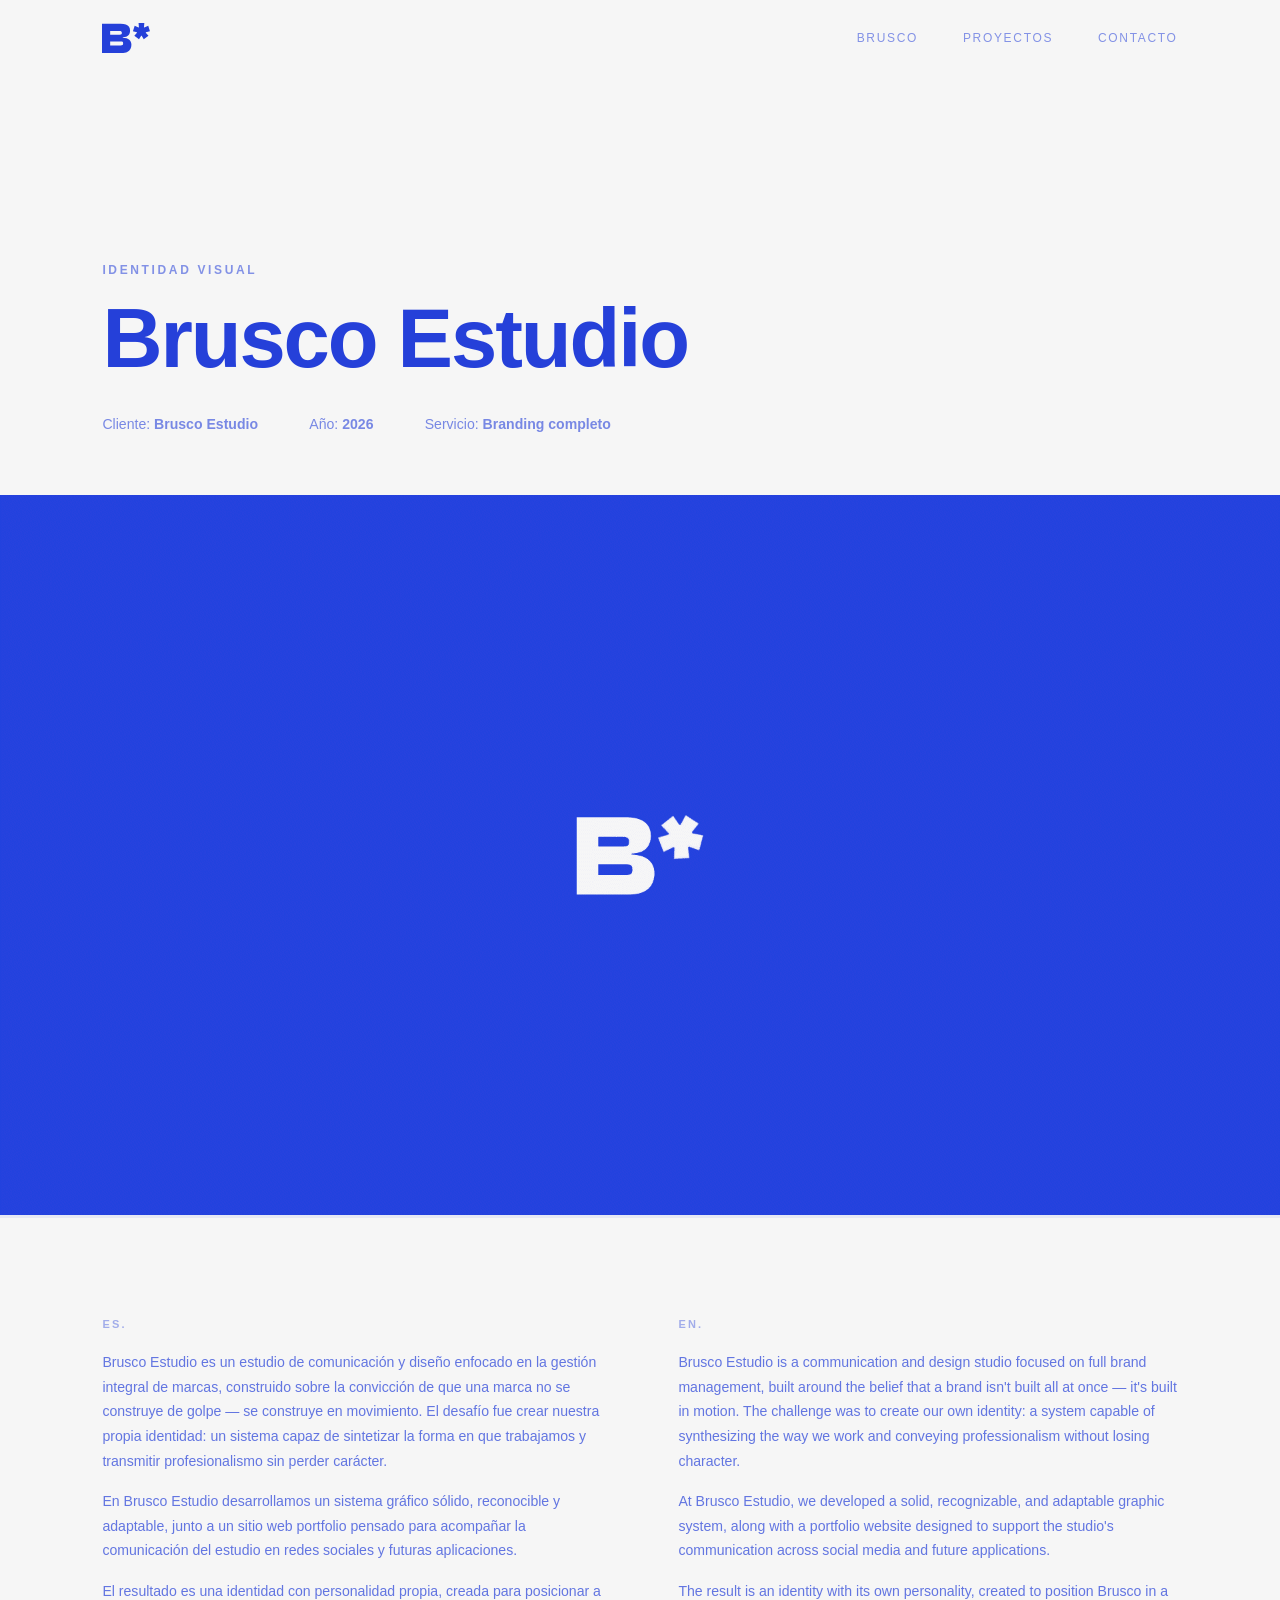
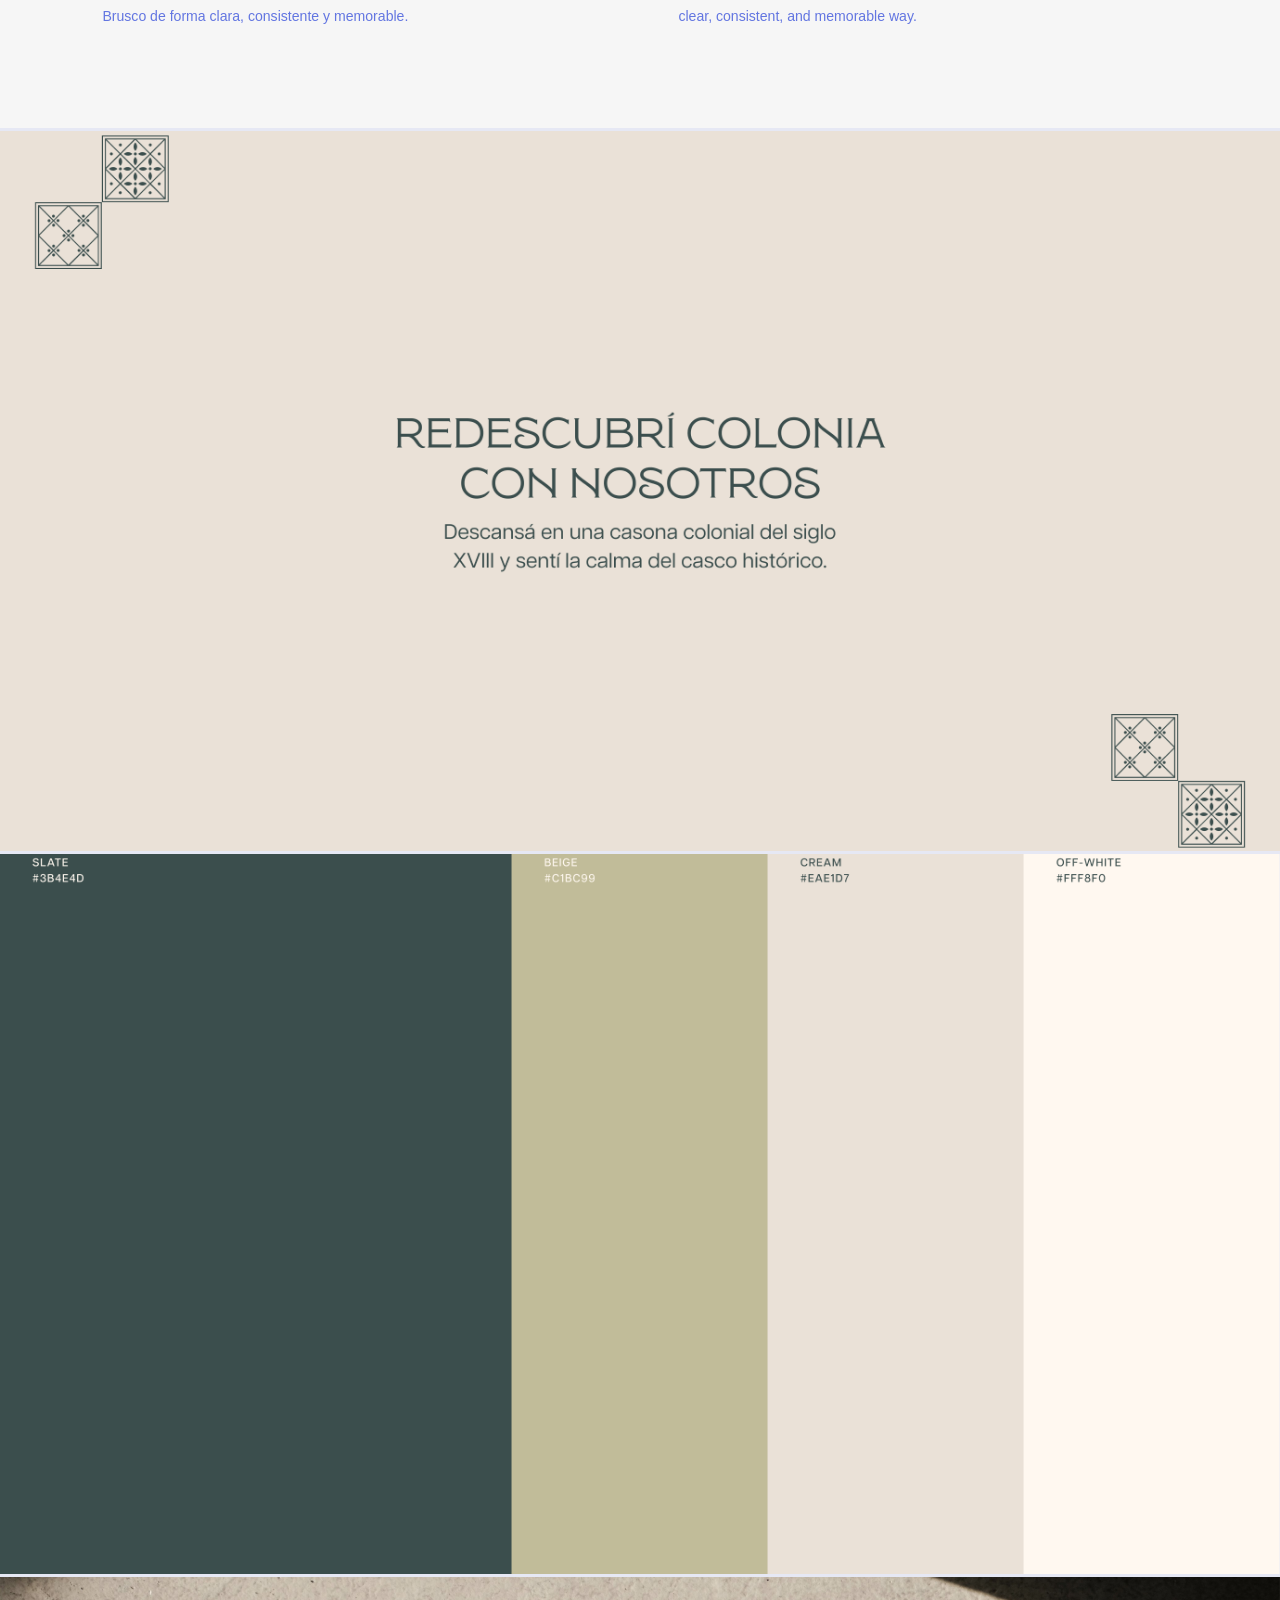
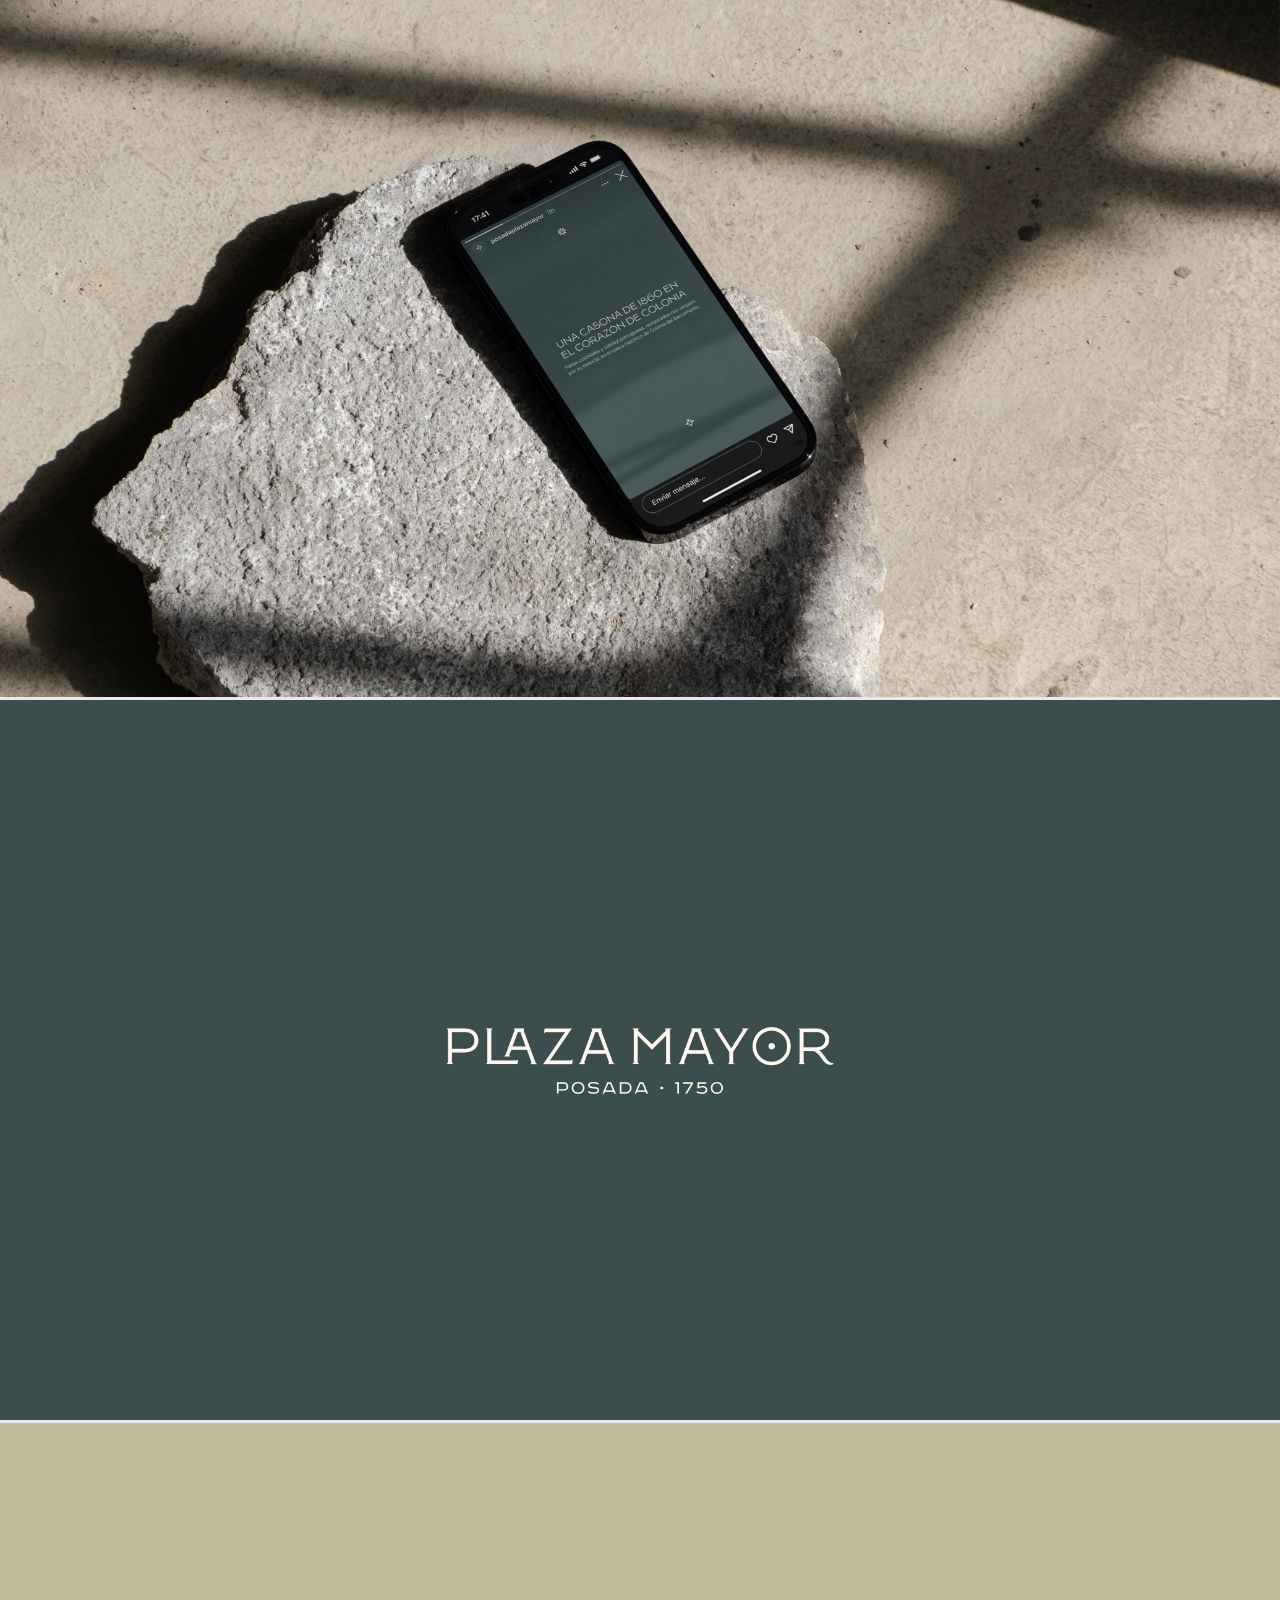
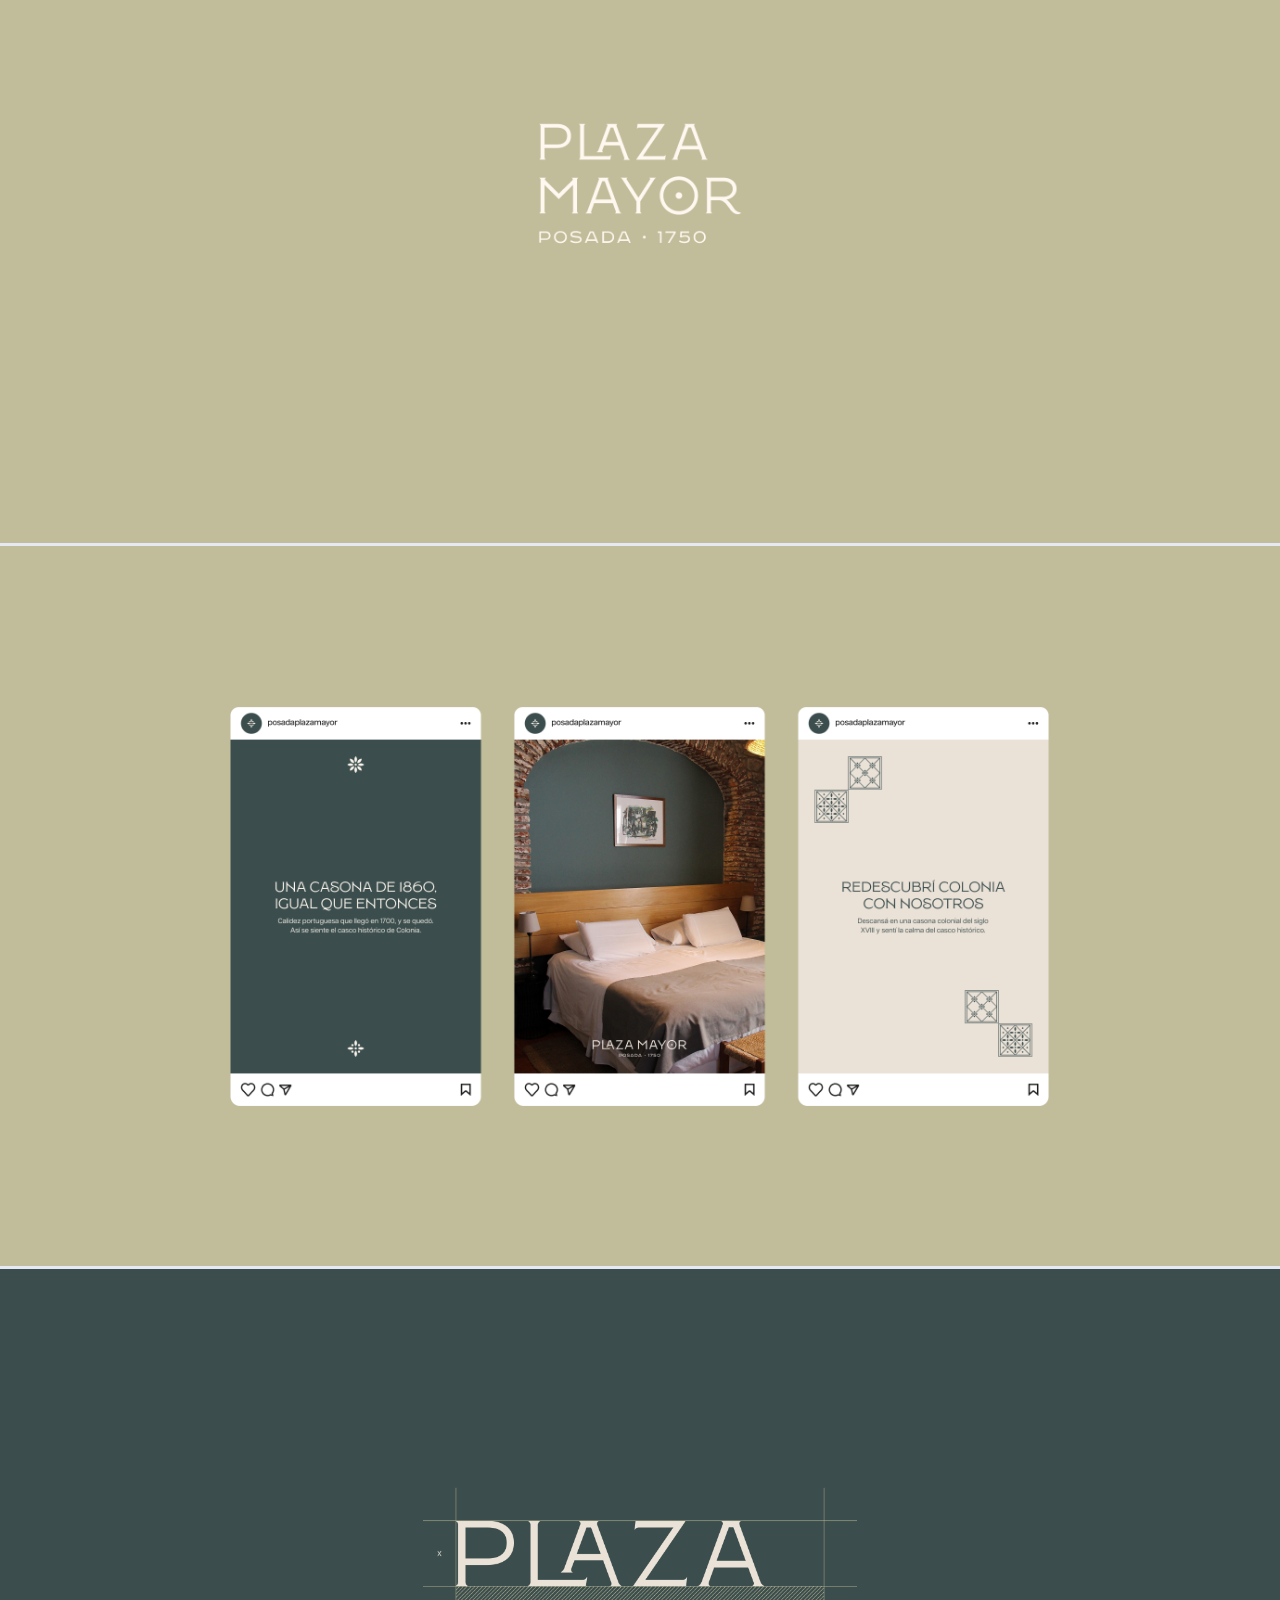
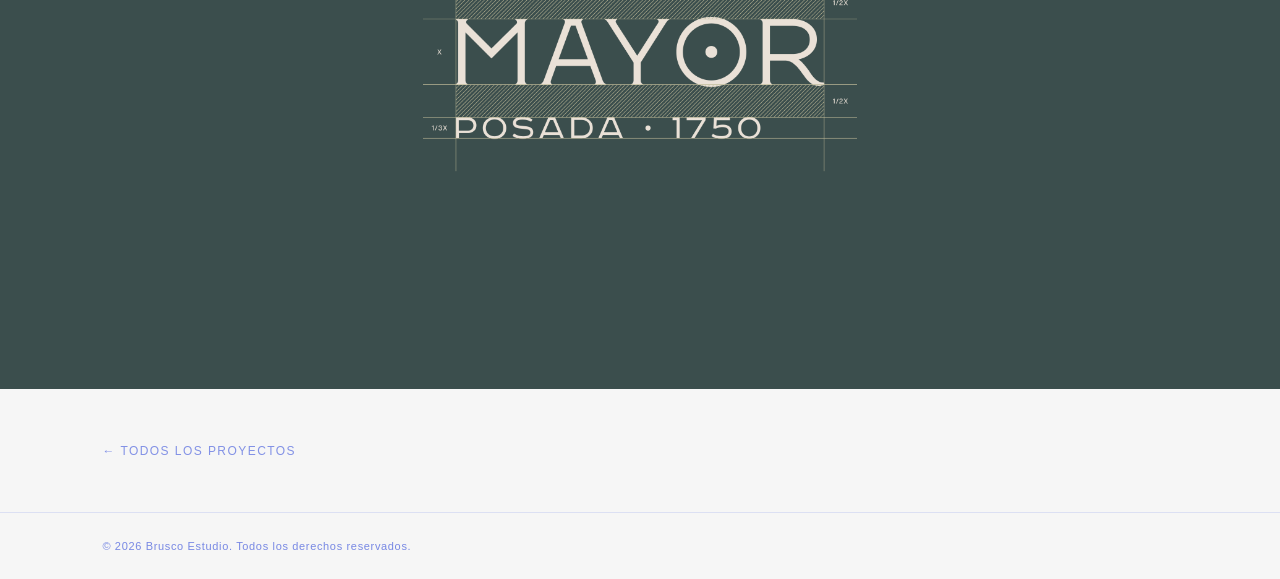
==== proyecto-brusco-estudio.html @ 379e9c4d "Agrega proyecto Brusco Estudio con metadatos correctos" ====
<!DOCTYPE html>
<html lang="es">
<head>
    <meta charset="UTF-8">
    <meta name="viewport" content="width=device-width, initial-scale=1.0">

    <!-- Para cambiar título y descripción de este proyecto: editar title y description -->
    <title>Brusco Estudio — Nuestra Marca · Brusco Estudio</title>
    <meta name="description" content="Así construimos nuestra propia identidad. El proceso de diseño de marca de Brusco Estudio, por dentro.">
    <meta name="robots" content="index, follow">
    <link rel="canonical" href="https://bruscoestudio.com/proyecto-brusco-estudio.html">

    <meta property="og:type"        content="article">
    <meta property="og:url"         content="https://bruscoestudio.com/proyecto-brusco-estudio.html">
    <meta property="og:title"       content="Brusco Estudio — Nuestra Marca">
    <meta property="og:description" content="Así construimos nuestra propia identidad. El proceso de diseño de marca de Brusco Estudio, por dentro.">
    <meta property="og:image"       content="https://bruscoestudio.com/assets/brusco/portada-brusco.png">
    <meta property="og:site_name"   content="Brusco Estudio">

    <link rel="icon" type="image/svg+xml" href="assets/favicon.svg">
    <link rel="preconnect" href="https://api.fontshare.com" crossorigin>
    <link href="https://api.fontshare.com/v2/css?f[]=clash-display@300,400,500,600,700&display=swap" rel="stylesheet">
    <link rel="stylesheet" href="styles.css">
    <link rel="stylesheet" href="proyecto.css">
</head>
<body>

    <!-- =============================================
         HEADER (igual al de index.html)
         Los links llevan de regreso al índice principal
    ============================================= -->
    <header class="header" id="header">
        <div class="header__inner">
            <a href="index.html" class="header__logo">
                <svg width="48" height="30" viewBox="0 0 332 207" fill="none" xmlns="http://www.w3.org/2000/svg">
                    <path d="M271.006 87.5316L255.914 111.678L223.618 88.4371L242.03 66.7051L241.125 63.6868L213.96 56.7446L226.033 19.0155L252.896 30.4851L255.311 28.3723L252.896 0L292.738 0L290.323 28.3723L292.738 30.4851L319.903 19.3173L331.674 57.0464L303.906 63.6868L302.698 66.7051L321.412 88.4371L288.814 111.98L274.628 87.5316H271.006Z" fill="#F6F6F6"/>
                    <path d="M135.523 206.455L-7.39098e-06 206.455L-7.39098e-06 4.22656L128.581 4.22656C143.27 4.22656 155.444 6.13817 165.103 9.96139C174.761 13.5834 182.005 19.0164 186.835 26.2604C191.664 33.5044 194.079 42.4587 194.079 53.1235C194.079 66.0017 190.255 76.6665 182.609 85.1178C175.164 93.5691 162.185 98.1972 143.673 99.0021V102.02C163.996 102.825 178.987 107.554 188.646 116.207C198.505 124.859 203.435 136.228 203.435 150.314C203.435 161.582 201.121 171.442 196.493 179.893C191.865 188.345 184.521 194.884 174.459 199.512C164.6 204.141 151.621 206.455 135.523 206.455ZM56.4428 127.374V155.445L128.279 155.445C135.121 155.445 139.749 154.539 142.163 152.728C144.779 150.716 146.087 146.893 146.087 141.259C146.087 135.625 144.88 131.902 142.465 130.091C140.051 128.28 135.322 127.374 128.279 127.374H56.4428ZM56.4428 55.2363L56.4428 80.8921H122.544C128.38 80.8921 132.303 79.9866 134.316 78.1756C136.328 76.1634 137.334 72.8433 137.334 68.2152C137.334 63.587 136.026 60.2669 133.41 58.2547C130.996 56.2424 126.87 55.2363 121.035 55.2363L56.4428 55.2363Z" fill="#F6F6F6"/>
                </svg>
            </a>
            <nav class="header__nav">
                <a href="index.html#nosotros"  class="nav__link">Brusco</a>
                <a href="index.html#proyectos" class="nav__link">Proyectos</a>
                <a href="index.html#contacto"  class="nav__link">Contacto</a>
            </nav>
        </div>
    </header>


    <!-- =============================================
         HERO DEL PROYECTO
         Para editar: cambiar los textos de categoría, título y metadatos
    ============================================= -->
    <section class="proyecto-hero">
        <div class="proyecto-hero__inner">

            <!-- Categoría: tipo de trabajo -->
            <span class="proyecto-hero__cat">Identidad Visual</span>

            <!-- Título del proyecto -->
            <h1 class="proyecto-hero__titulo">Brusco Estudio</h1>

            <!-- Metadatos: editar cliente, año y servicio -->
            <div class="proyecto-hero__meta">
                <span>Cliente: <strong>Brusco Estudio</strong></span>
                <span>Año: <strong>2026</strong></span>
                <span>Servicio: <strong>Branding completo</strong></span>
            </div>

        </div>
    </section>


    <!-- =============================================
         GALERÍA DEL PROYECTO — composición estilo Behance

         TIPOS DE BLOQUE disponibles:

         1) Imagen full-width:
            <div class="galeria__full">
                <img src="assets/imagen.jpg" alt="descripción">
            </div>

         2) Par de imágenes lado a lado:
            <div class="galeria__row">
                <div class="galeria__half"><img src="..." alt="..."></div>
                <div class="galeria__half"><img src="..." alt="..."></div>
            </div>

         3) Full-width más alta (4:3):
            <div class="galeria__full galeria__full--tall">
                <img src="..." alt="...">
            </div>

         Para agregar imágenes: duplicar cualquiera de los bloques anteriores
         Para quitar imágenes: eliminar el bloque completo
         Reemplazar cada src="assets/..." por la ruta real de tu imagen
    ============================================= -->
    <div class="proyecto-galeria">

        <div class="galeria__full">
            <img src="assets/brusco/brusco1.gif" alt="Plaza Mayor — Identidad Visual">
        </div>

                <!-- Bloque de texto bilingüe -->
        <div class="galeria__texto">
            <div class="galeria__texto__col">
                <span class="galeria__texto__lang">ES.</span>
                <p>Brusco Estudio es un estudio de comunicación y diseño enfocado en la gestión integral de marcas, construido sobre la convicción de que una marca no se construye de golpe — se construye en movimiento. El desafío fue crear nuestra propia identidad: un sistema capaz de sintetizar la forma en que trabajamos y transmitir profesionalismo sin perder carácter.</p>
                <p>En Brusco Estudio desarrollamos un sistema gráfico sólido, reconocible y adaptable, junto a un sitio web portfolio pensado para acompañar la comunicación del estudio en redes sociales y futuras aplicaciones.</p>
                <p>El resultado es una identidad con personalidad propia, creada para posicionar a Brusco de forma clara, consistente y memorable.</p>
            </div>
            <div class="galeria__texto__col">
                <span class="galeria__texto__lang">EN.</span>
                <p>Brusco Estudio is a communication and design studio focused on full brand management, built around the belief that a brand isn't built all at once — it's built in motion. The challenge was to create our own identity: a system capable of synthesizing the way we work and conveying professionalism without losing character.</p>
                <p>At Brusco Estudio, we developed a solid, recognizable, and adaptable graphic system, along with a portfolio website designed to support the studio's communication across social media and future applications.</p>
                <p>The result is an identity with its own personality, created to position Brusco in a clear, consistent, and memorable way.</p>
            </div>
        </div>

        <div class="galeria__full">
            <img src="assets/plaza/plaza-mayor2.png" alt="Plaza Mayor — Identidad Visual">
        </div>

        <div class="galeria__full">
            <img src="assets/plaza/plaza-mayor3.png" alt="Plaza Mayor — Identidad Visual">
        </div>

        <div class="galeria__full">
            <img src="assets/plaza/plaza-mayor4.jpg" alt="Plaza Mayor — Identidad Visual">
        </div>

        <div class="galeria__full">
            <img src="assets/plaza/plaza-mayor5.png" alt="Plaza Mayor — Identidad Visual">
        </div>

        <div class="galeria__full">
            <img src="assets/plaza/plaza-mayor6.png" alt="Plaza Mayor — Identidad Visual">
        </div>

        <div class="galeria__full">
            <img src="assets/plaza/plaza-mayor7.png" alt="Plaza Mayor — Identidad Visual">
        </div>

        <div class="galeria__full">
            <img src="assets/plaza/plaza-mayor8.png" alt="Plaza Mayor — Identidad Visual">
        </div>

    </div>


    <!-- =============================================
         NAVEGACIÓN ENTRE PROYECTOS
         Para agregar link al siguiente proyecto:
         descomentar el <a class="proyecto-nav__sig"> y editar el href
    ============================================= -->
    <div class="proyecto-nav">
        <a href="index.html#proyectos" class="proyecto-nav__volver">← Todos los proyectos</a>
        <!-- <a href="proyecto-2.html" class="proyecto-nav__sig">Siguiente proyecto →</a> -->
    </div>


    <!-- Footer -->
    <footer class="footer">
        <div class="footer__inner">
            <span class="footer__copy">© 2026 Brusco Estudio. Todos los derechos reservados.</span>
        </div>
    </footer>

    <!-- script.js maneja el header con fondo al hacer scroll -->
    <script src="script.js"></script>
</body>
</html>
---- styles.css ----
/* =============================================
   BRUSCO ESTUDIO — styles.css

   ÍNDICE
   1.  Variables & Reset
   2.  Header
   3.  Nosotros / Hero
   4.  Servicios
   5.  Marquee
   6.  Proyectos
   7.  Contacto
   8.  Footer
   9.  Responsive
   ============================================= */


/* =============================================
   1. VARIABLES & RESET
   Para cambiar el color azul principal: editar --azul
   Para cambiar el blanco: editar --blanco
   Para cambiar la fuente: editar --font
   ============================================= */
:root {
    --azul:          #2540D9;
    --blanco:        #F6F6F6;
    --oscuro:        #1a1444;
    --font:          'Clash Display', sans-serif;
    --header-h:      76px;
    --pad-x:         clamp(24px, 8vw, 120px);
    --gap-section:   clamp(80px, 12vh, 140px);
}

*, *::before, *::after {
    box-sizing: border-box;
    margin: 0;
    padding: 0;
}

html {
    scroll-behavior: smooth;
}

body {
    background-color: var(--azul);
    color: var(--blanco);
    font-family: var(--font);
    overflow-x: hidden;
    -webkit-font-smoothing: antialiased;
    -moz-osx-font-smoothing: grayscale;
    /* Transición del fondo al entrar/salir de la sección Proyectos */
    transition: background-color 0.9s cubic-bezier(0.25, 0.46, 0.45, 0.94);
}

/* =============================================
   MODO BLANCO — activo solo en sección Proyectos
   La clase .modo-blanco la agrega/quita script.js
   con IntersectionObserver al hacer scroll
   ============================================= */
body.modo-blanco {
    background-color: var(--blanco);
}

/* Secciones que siempre mantienen el fondo azul */
.nosotros,
.marquee-section {
    background-color: var(--azul);
}

/* Fondo oscuro — sección Contacto */
body.modo-oscuro {
    background-color: var(--oscuro);
}

/* Header al hacer scroll en modo oscuro */
body.modo-oscuro .header.scrolled {
    background: rgba(26, 20, 68, 0.85);
    border-bottom-color: rgba(246, 246, 246, 0.08);
}

/* Header en modo blanco: texto y logo cambian a azul */
body.modo-blanco .nav__link {
    color: var(--azul);
}

body.modo-blanco .nav__link::after {
    background: var(--azul);
}

/* Logo SVG: los paths tienen fill como atributo HTML,
   pero CSS lo puede sobreescribir */
body.modo-blanco .header__logo path {
    fill: var(--azul);
}

/* Fondo del header al hacer scroll en modo blanco */
body.modo-blanco .header.scrolled {
    background: rgba(246, 246, 246, 0.88);
    border-bottom-color: rgba(37, 64, 217, 0.1);
}

img {
    display: block;
    max-width: 100%;
}

a {
    text-decoration: none;
    color: inherit;
}


/* =============================================
   2. HEADER
   Para cambiar la altura del header: editar --header-h en :root
   El fondo aparece translúcido al hacer scroll (clase .scrolled agregada por JS)
   ============================================= */
.header {
    position: fixed;
    top: 0;
    left: 0;
    width: 100%;
    height: var(--header-h);
    padding: 0 var(--pad-x);
    display: flex;
    align-items: center;
    z-index: 100;
    transition: background 0.5s ease, border-color 0.5s ease;
    border-bottom: 1px solid transparent;
}

/* Fondo que aparece al hacer scroll */
.header.scrolled {
    background: rgba(37, 64, 217, 0.8);
    backdrop-filter: blur(16px);
    -webkit-backdrop-filter: blur(16px);
    border-bottom-color: rgba(246, 246, 246, 0.08);
}

.header__inner {
    display: flex;
    align-items: center;
    justify-content: space-between;
    width: 100%;
}

.header__logo {
    display: flex;
    align-items: center;
    opacity: 1;
    transition: opacity 0.25s ease;
}

/* Transición suave del color del logo al cambiar de sección */
.header__logo path {
    transition: fill 0.9s cubic-bezier(0.25, 0.46, 0.45, 0.94);
}

.header__logo:hover { opacity: 0.65; }

.header__nav {
    display: flex;
    align-items: center;
    gap: clamp(20px, 3.5vw, 48px);
}

/* Links del menú
   Para cambiar tamaño: editar font-size
   Para cambiar peso: editar font-weight */
.nav__link {
    font-size: 12px;
    font-weight: 500;
    letter-spacing: 0.14em;
    text-transform: uppercase;
    color: var(--blanco);
    opacity: 0.55;
    transition: opacity 0.25s ease;
    position: relative;
}

/* Línea animada debajo del link al hover */
.nav__link::after {
    content: '';
    position: absolute;
    bottom: -4px;
    left: 0;
    width: 0;
    height: 1px;
    background: var(--blanco);
    transition: width 0.35s cubic-bezier(0.25, 0.46, 0.45, 0.94);
}

.nav__link:hover         { opacity: 1; }
.nav__link:hover::after  { width: 100%; }


/* =============================================
   3. NOSOTROS / HERO
   Para cambiar tamaño de la frase principal: editar font-size en .headline__static
   Para cambiar tamaño de la palabra animada: editar font-size en #palabra-animada
   ============================================= */
.nosotros {
    min-height: 100vh;
    padding-top: calc(var(--header-h) + clamp(60px, 10vh, 100px));
    padding-bottom: var(--gap-section);
    padding-left: var(--pad-x);
    padding-right: var(--pad-x);
    display: flex;
    align-items: flex-start;
}

.nosotros__inner {
    width: 100%;
}

/* Bloque de frase animada */
.nosotros__headline {
    margin-bottom: clamp(48px, 7vh, 88px);
    line-height: 0.95;
}

.headline__line {
    overflow: hidden; /* necesario para que la animación no se vea fuera */
}

/* "El cambio" y "que tu marca necesita." */
.headline__static {
    display: block;
    font-size: clamp(52px, 8.5vw, 128px);
    font-weight: 300;
    letter-spacing: -0.025em;
    opacity: 0.88;
}

/* Contenedor de altura fija para la palabra que cambia */
.headline__line--animated {
    height: clamp(68px, 11.5vw, 172px);
    display: flex;
    align-items: center;
}

/* La palabra animada: BRUSCO, RADICAL, etc.
   Para cambiar el estilo de esta palabra: editar aquí */
#palabra-animada {
    display: inline-block;
    font-size: clamp(68px, 11.5vw, 172px);
    font-weight: 700;
    letter-spacing: -0.03em;
    color: var(--blanco);
    /* Las clases .saliendo y .entrando las agrega script.js */
    transition: transform 0.48s cubic-bezier(0.76, 0, 0.24, 1),
                opacity  0.48s ease;
}

#palabra-animada.saliendo {
    transform: translateY(-110%);
    opacity: 0;
}

#palabra-animada.entrando {
    transform: translateY(110%);
    opacity: 0;
    transition: none; /* sin transición al reposicionarse abajo */
}


/* =============================================
   DESCRIPCIÓN DEL ESTUDIO
   Para cambiar el ancho máximo del párrafo: editar max-width
   ============================================= */
.nosotros__bio {
    max-width: 520px;
    margin-bottom: clamp(48px, 7vh, 88px);
}

.bio__text {
    font-size: clamp(15px, 1.35vw, 18px);
    font-weight: 300;
    line-height: 1.8;
    opacity: 0.7;
}

.bio__text strong {
    font-weight: 500;
    color: var(--blanco);
    opacity: 1;
}


/* =============================================
   4. SERVICIOS — Cards con glassmorfismo
   Para cambiar columnas: editar grid-template-columns
   Para agregar/quitar cards: editar el HTML en index.html
   ============================================= */
.nosotros__servicios {
    display: grid;
    grid-template-columns: repeat(4, 1fr);
    border: 1px solid rgba(246, 246, 246, 0.12);
}

.servicio-card {
    display: flex;
    flex-direction: column;
    gap: 10px;
    padding: clamp(24px, 2.8vw, 40px);
    background: rgba(246, 246, 246, 0.03);
    border-right: 1px solid rgba(246, 246, 246, 0.12);
    transition: background 0.35s ease;
    cursor: default;
}

.servicio-card:last-child { border-right: none; }

.servicio-card:hover {
    background: rgba(246, 246, 246, 0.09);
}

/* Título del servicio
   Para cambiar tamaño: editar font-size */
.servicio-card__titulo {
    font-size: clamp(15px, 1.4vw, 19px);
    font-weight: 600;
    letter-spacing: 0.01em;
}

.servicio-card__desc {
    font-size: clamp(12px, 0.95vw, 14px);
    font-weight: 300;
    line-height: 1.55;
    opacity: 0.5;
}


/* =============================================
   5. MARQUEE / LOGOS
   Para cambiar la velocidad: editar "24s" en @keyframes o ir a script.js
   Para pausar al hover: .marquee__belt:hover { animation-play-state: paused; }
   ============================================= */
.marquee-section {
    padding: clamp(28px, 3.5vw, 52px) 0;
    border-top:    1px solid rgba(246, 246, 246, 0.1);
    border-bottom: 1px solid rgba(246, 246, 246, 0.1);
    overflow: hidden;
}

.marquee__track {
    overflow: hidden;
}

/* El belt contiene los dos grupos y es lo que se anima */
.marquee__belt {
    display: flex;
    width: max-content;
    animation: marquee-scroll 24s linear infinite;
}

/* Para cambiar la velocidad del marquee: editar el primer valor (24s) */
@keyframes marquee-scroll {
    from { transform: translateX(0); }
    to   { transform: translateX(-50%); }
}

.marquee__group {
    display: flex;
    align-items: center;
    flex-shrink: 0;
}

.marquee__item {
    font-size: clamp(12px, 1.1vw, 15px);
    font-weight: 500;
    letter-spacing: 0.18em;
    text-transform: uppercase;
    opacity: 0.4;
    padding: 0 clamp(28px, 3vw, 52px);
    white-space: nowrap;
    transition: opacity 0.25s ease;
}

.marquee__item:hover { opacity: 0.9; }

.marquee__item img {
    height: 36px;
    width: auto;
    display: block;
    filter: brightness(0) invert(1);
}

.marquee__sep {
    opacity: 0.2;
    font-size: 9px;
}


/* =============================================
   6. PROYECTOS
   Para cambiar columnas de la grilla: editar grid-template-columns
   Para cambiar el aspect-ratio de las cards: editar aspect-ratio en .proyecto-card__img-wrap
   ============================================= */
.proyectos {
    padding: var(--gap-section) var(--pad-x);
}

/* Etiqueta de sección (usada también en Contacto) */
.section__label {
    font-size: 11px;
    font-weight: 500;
    letter-spacing: 0.22em;
    text-transform: uppercase;
    opacity: 0.35;
    margin-bottom: clamp(32px, 5vh, 56px);
}

/* En proyectos el fondo es blanco, el label debe ser azul */
.proyectos .section__label {
    color: var(--azul);
}

.proyectos__grid {
    display: grid;
    grid-template-columns: repeat(2, 1fr);
    gap: 3px;
}

/* Para 3 columnas en pantallas muy anchas: descomentar */
/* @media (min-width: 1500px) { .proyectos__grid { grid-template-columns: repeat(3, 1fr); } } */

.proyecto-card {
    overflow: hidden;
}

.proyecto-card__link { display: block; }

.proyecto-card__img-wrap {
    position: relative;
    aspect-ratio: 4 / 5;
    overflow: hidden;
    /* Fondo placeholder mientras carga la imagen */
    background: rgba(246, 246, 246, 0.05);
}

.proyecto-card__img {
    width: 100%;
    height: 100%;
    object-fit: cover;
    transition: transform 0.75s cubic-bezier(0.25, 0.46, 0.45, 0.94);
}

/* Zoom sutil al hacer hover */
.proyecto-card__link:hover .proyecto-card__img {
    transform: scale(1.05);
}

/* Overlay que aparece al hover */
.proyecto-card__overlay {
    position: absolute;
    inset: 0;
    background: color-mix(in srgb, var(--card-color, var(--azul)) 80%, transparent);
    backdrop-filter: blur(3px);
    -webkit-backdrop-filter: blur(3px);
    display: flex;
    flex-direction: column;
    justify-content: flex-end;
    padding: clamp(20px, 2.5vw, 36px);
    opacity: 0;
    transition: opacity 0.4s ease;
}

.proyecto-card__link:hover .proyecto-card__overlay {
    opacity: 1;
}

/* Nombre del proyecto en el overlay
   Para cambiar tamaño: editar font-size */
.proyecto-card__nombre {
    font-size: clamp(18px, 2.2vw, 30px);
    font-weight: 600;
    letter-spacing: -0.01em;
    margin-bottom: 6px;
}

.proyecto-card__tipo {
    font-size: 11px;
    font-weight: 400;
    letter-spacing: 0.18em;
    text-transform: uppercase;
    opacity: 0.55;
}


/* =============================================
   7. CONTACTO
   Para conectar el formulario a email real:
   ver comentario en index.html sección CONTACTO
   ============================================= */
.contacto {
    padding: var(--gap-section) var(--pad-x);
    border-top: 1px solid rgba(246, 246, 246, 0.08);
}

.contacto__inner {
    max-width: 860px;
}

.contacto__header {
    margin-bottom: clamp(48px, 7vh, 80px);
}

/* Título grande del formulario
   Para cambiar: editar font-size */
.contacto__titulo {
    font-size: clamp(32px, 5vw, 64px);
    font-weight: 300;
    letter-spacing: -0.025em;
    line-height: 1.15;
    margin-top: 20px;
    max-width: 520px;
}

.contacto__form {
    display: flex;
    flex-direction: column;
}

/* Fila de dos campos en paralelo */
.form__row {
    display: grid;
    grid-template-columns: 1fr 1fr;
    column-gap: clamp(32px, 5vw, 72px);
}

.form__group {
    display: flex;
    flex-direction: column;
    padding: clamp(20px, 2.5vh, 30px) 0;
    border-bottom: 1px solid rgba(246, 246, 246, 0.18);
    transition: border-color 0.3s ease;
}

.form__group:focus-within {
    border-color: rgba(246, 246, 246, 0.7);
}

/* Para que el campo de mensaje ocupe todo el ancho */
.form__group--full {
    grid-column: 1 / -1;
}

.form__label {
    font-size: 10px;
    font-weight: 500;
    letter-spacing: 0.18em;
    text-transform: uppercase;
    opacity: 0.35;
    margin-bottom: 10px;
    transition: opacity 0.25s ease;
}

.form__group:focus-within .form__label {
    opacity: 0.75;
}

/* Estilo base para input, select y textarea */
.form__input {
    background: transparent;
    border: none;
    outline: none;
    color: var(--blanco);
    font-family: var(--font);
    font-size: clamp(15px, 1.3vw, 18px);
    font-weight: 300;
    width: 100%;
    -webkit-appearance: none;
    appearance: none;
}

.form__input::placeholder {
    color: rgba(246, 246, 246, 0.22);
}

/* =============================================
   SELECT — estilo glass personalizado
   El contenedor del select recibe position: relative
   para poder dibujar la flecha con ::after
   ============================================= */

/* Posición relativa en el group que contiene el select */
.form__group:has(.form__select) {
    position: relative;
}

/* Flecha personalizada — reemplaza la del browser */
.form__group:has(.form__select)::after {
    content: '';
    position: absolute;
    right: 2px;
    bottom: clamp(28px, 3.2vh, 38px);
    width: 7px;
    height: 7px;
    border-right: 1.5px solid rgba(246, 246, 246, 0.35);
    border-bottom: 1.5px solid rgba(246, 246, 246, 0.35);
    transform: rotate(45deg);
    pointer-events: none;
    transition: transform 0.35s cubic-bezier(0.25, 0.46, 0.45, 0.94),
                border-color 0.3s ease;
}

/* La flecha rota hacia arriba cuando el select está en foco */
.form__group:has(.form__select):focus-within::after {
    transform: rotate(225deg) translateY(4px);
    border-color: rgba(246, 246, 246, 0.85);
}

/* El select mismo: glass igual que el overlay de proyectos */
.form__select {
    cursor: pointer;
    padding-right: 20px;
    background: rgba(246, 246, 246, 0.06);
    border-radius: 0;
    transition: background 0.4s ease, backdrop-filter 0.4s ease;
}

.form__select:hover {
    background: rgba(246, 246, 246, 0.11);
}

.form__select:focus {
    background: rgba(246, 246, 246, 0.09);
    backdrop-filter: blur(8px);
    -webkit-backdrop-filter: blur(8px);
    outline: none;
}

/* Opciones: fondo azul explícito para que no queden grises */
.form__select option {
    background: var(--oscuro);
    color: var(--blanco);
}

/* Textarea: altura mínima y sin resize horizontal */
.form__textarea {
    min-height: 110px;
    resize: vertical;
    line-height: 1.7;
}

.form__submit-wrap {
    margin-top: clamp(36px, 5vh, 60px);
}

/* Botón de envío
   Para cambiar el estilo: editar aquí */
.form__submit {
    display: inline-block;
    background: var(--blanco);
    color: var(--oscuro);
    font-family: var(--font);
    font-size: 12px;
    font-weight: 600;
    letter-spacing: 0.12em;
    text-transform: uppercase;
    padding: 18px 44px;
    border: none;
    cursor: pointer;
    transition: background 0.3s ease,
                color     0.3s ease,
                transform 0.2s ease;
}

.form__submit:hover {
    background: rgba(246, 246, 246, 0.82);
    transform: translateY(-2px);
}

.form__submit:active {
    transform: translateY(0);
}

/* Estado desactivado (después de enviar) */
.form__submit:disabled {
    opacity: 0.6;
    cursor: default;
    transform: none;
}


/* =============================================
   8. FOOTER
   Para editar el texto: modificar index.html
   ============================================= */
.footer {
    padding: clamp(24px, 3vh, 40px) var(--pad-x);
    border-top: 1px solid rgba(246, 246, 246, 0.07);
}

.footer__inner {
    display: flex;
    justify-content: space-between;
    align-items: center;
}

.footer__copy {
    font-size: 11px;
    font-weight: 300;
    letter-spacing: 0.06em;
    opacity: 0.25;
}


/* =============================================
   9. RESPONSIVE
   Breakpoints:
   - < 1024px: tablet — servicios en 2 columnas
   - < 768px:  móvil  — todo en columna simple
   ============================================= */
@media (max-width: 1024px) {
    .nosotros__servicios {
        grid-template-columns: repeat(2, 1fr);
    }

    .servicio-card:nth-child(2) { border-right: none; }
    .servicio-card:nth-child(3) { border-top: 1px solid rgba(246, 246, 246, 0.12); }
    .servicio-card:nth-child(4) { border-top: 1px solid rgba(246, 246, 246, 0.12); }
}

@media (max-width: 768px) {
    .nosotros__servicios {
        grid-template-columns: 1fr;
    }

    .servicio-card {
        border-right: none;
        border-top: 1px solid rgba(246, 246, 246, 0.12);
    }

    .servicio-card:first-child { border-top: none; }

    .proyectos__grid {
        grid-template-columns: 1fr;
    }

    .form__row {
        grid-template-columns: 1fr;
    }

    .header__nav {
        gap: 18px;
    }
}

@media (max-width: 480px) {
    .nav__link { font-size: 11px; }

    /* Reducir la frase animada en móvil para que palabras largas
       como DISRUPTIVO o NECESARIO no desborden la pantalla */
    .headline__static {
        font-size: clamp(34px, 10vw, 52px);
    }

    .headline__line--animated {
        height: clamp(42px, 13vw, 68px);
    }

    #palabra-animada {
        font-size: clamp(42px, 13vw, 68px);
    }
}
---- proyecto.css ----
/* =============================================
   BRUSCO ESTUDIO — proyecto.css
   Estilos para las páginas individuales de proyecto.
   Se carga junto con styles.css (que define variables y header).

   ÍNDICE:
   1. Hero del proyecto
   2. Galería estilo Behance
   3. Navegación entre proyectos
   ============================================= */


/* =============================================
   0. FONDO BLANCO — override para páginas de proyecto
   ============================================= */
body {
    background-color: var(--blanco);
    color: var(--azul);
}

.nav__link {
    color: var(--azul);
}

.nav__link::after {
    background: var(--azul);
}

.header__logo path {
    fill: var(--azul);
}

.header.scrolled {
    background: rgba(246, 246, 246, 0.88);
    border-bottom-color: rgba(37, 64, 217, 0.1);
}

.proyecto-nav {
    border-top-color: rgba(37, 64, 217, 0.12);
}

.footer {
    background-color: var(--blanco);
    color: var(--azul);
    border-top-color: rgba(37, 64, 217, 0.12);
}

.footer__copy {
    opacity: 0.6;
    font-weight: 400;
}


/* =============================================
   1. HERO DEL PROYECTO
   Para cambiar el tamaño del título: editar font-size en .proyecto-hero__titulo
   Para cambiar info de meta: editar el HTML
   ============================================= */
.proyecto-hero {
    min-height: 55vh;
    padding-top: calc(var(--header-h) + clamp(60px, 10vh, 100px));
    padding-bottom: clamp(48px, 7vh, 88px);
    padding-left: var(--pad-x);
    padding-right: var(--pad-x);
    display: flex;
    align-items: flex-end;
}

.proyecto-hero__inner { width: 100%; }

.proyecto-hero__cat {
    display: block;
    font-size: 12px;
    font-weight: 600;
    letter-spacing: 0.22em;
    text-transform: uppercase;
    opacity: 0.55;
    margin-bottom: 20px;
}

/* Título principal del proyecto
   Para cambiar tamaño: editar font-size */
.proyecto-hero__titulo {
    font-size: clamp(36px, 6.5vw, 96px);
    font-weight: 600;
    letter-spacing: -0.025em;
    line-height: 1;
    margin-bottom: 36px;
}

/* Metadatos: cliente, año, tipo */
.proyecto-hero__meta {
    display: flex;
    flex-wrap: wrap;
    gap: clamp(20px, 4vw, 56px);
}

.proyecto-hero__meta span {
    font-size: clamp(13px, 1.1vw, 15px);
    font-weight: 500;
    opacity: 0.6;
}

.proyecto-hero__meta strong {
    font-weight: 600;
    color: var(--azul);
    opacity: 1;
}


/* =============================================
   2. GALERÍA ESTILO BEHANCE
   Composición flexible de imágenes:

   — Imagen full-width:   .galeria__full > img
   — Par de imágenes:     .galeria__row  > .galeria__half > img
   — Imagen vertical:     .galeria__full con aspect-ratio diferente

   Para cambiar el espacio entre imágenes: editar gap en .proyecto-galeria
   Para cambiar aspect-ratio de full: editar aspect-ratio en .galeria__full img
   Para cambiar aspect-ratio de half: editar aspect-ratio en .galeria__half img
   ============================================= */
.proyecto-galeria {
    display: flex;
    flex-direction: column;
    gap: 3px;
    background-color: rgba(37, 64, 217, 0.08);
}

/* Bloque de texto entre imágenes */
.galeria__texto {
    display: grid;
    grid-template-columns: 1fr 1fr;
    gap: clamp(32px, 6vw, 80px);
    padding: clamp(48px, 8vw, 100px) var(--pad-x);
    background-color: var(--blanco);
}

.galeria__texto__lang {
    display: block;
    font-size: 11px;
    font-weight: 600;
    letter-spacing: 0.2em;
    opacity: 0.4;
    margin-bottom: 20px;
}

.galeria__texto p {
    font-size: clamp(13px, 1.1vw, 15px);
    font-weight: 400;
    line-height: 1.75;
    opacity: 0.7;
    margin-bottom: 16px;
}

.galeria__texto p:last-child {
    margin-bottom: 0;
}

@media (max-width: 768px) {
    .galeria__texto {
        grid-template-columns: 1fr;
    }
}

/* Imagen que ocupa todo el ancho */
.galeria__full img {
    width: 100%;
    aspect-ratio: 16 / 9;
    object-fit: cover;
    display: block;
    /* Fondo placeholder mientras carga */
    background: rgba(246, 246, 246, 0.05);
}

/* Variante más alta (útil para imágenes de portada o cierre) */
.galeria__full--tall img {
    aspect-ratio: 4 / 3;
}

/* Fila de imágenes — siempre una columna, mismo ancho que full */
.galeria__row {
    display: flex;
    flex-direction: column;
    gap: 3px;
}

/* Cada imagen ocupa todo el ancho con la misma proporción que full */
.galeria__half img {
    width: 100%;
    aspect-ratio: 16 / 9;
    object-fit: cover;
    display: block;
    background: rgba(246, 246, 246, 0.05);
}

/* Variante cuadrada */
.galeria__half--sq img {
    aspect-ratio: 1 / 1;
}


/* =============================================
   3. NAVEGACIÓN ENTRE PROYECTOS
   Para añadir link al proyecto siguiente:
   descomentar .proyecto-nav__sig en el HTML
   ============================================= */
.proyecto-nav {
    display: flex;
    justify-content: space-between;
    align-items: center;
    padding: clamp(40px, 6vh, 80px) var(--pad-x);
    border-top: 1px solid rgba(246, 246, 246, 0.08);
}

.proyecto-nav__volver,
.proyecto-nav__sig {
    font-size: 12px;
    font-weight: 500;
    letter-spacing: 0.12em;
    text-transform: uppercase;
    opacity: 0.55;
    transition: opacity 0.25s ease;
}

.proyecto-nav__volver:hover,
.proyecto-nav__sig:hover {
    opacity: 1;
}


/* =============================================
   RESPONSIVE
   ============================================= */
@media (max-width: 768px) {
    .proyecto-hero__meta {
        gap: 16px;
    }
}
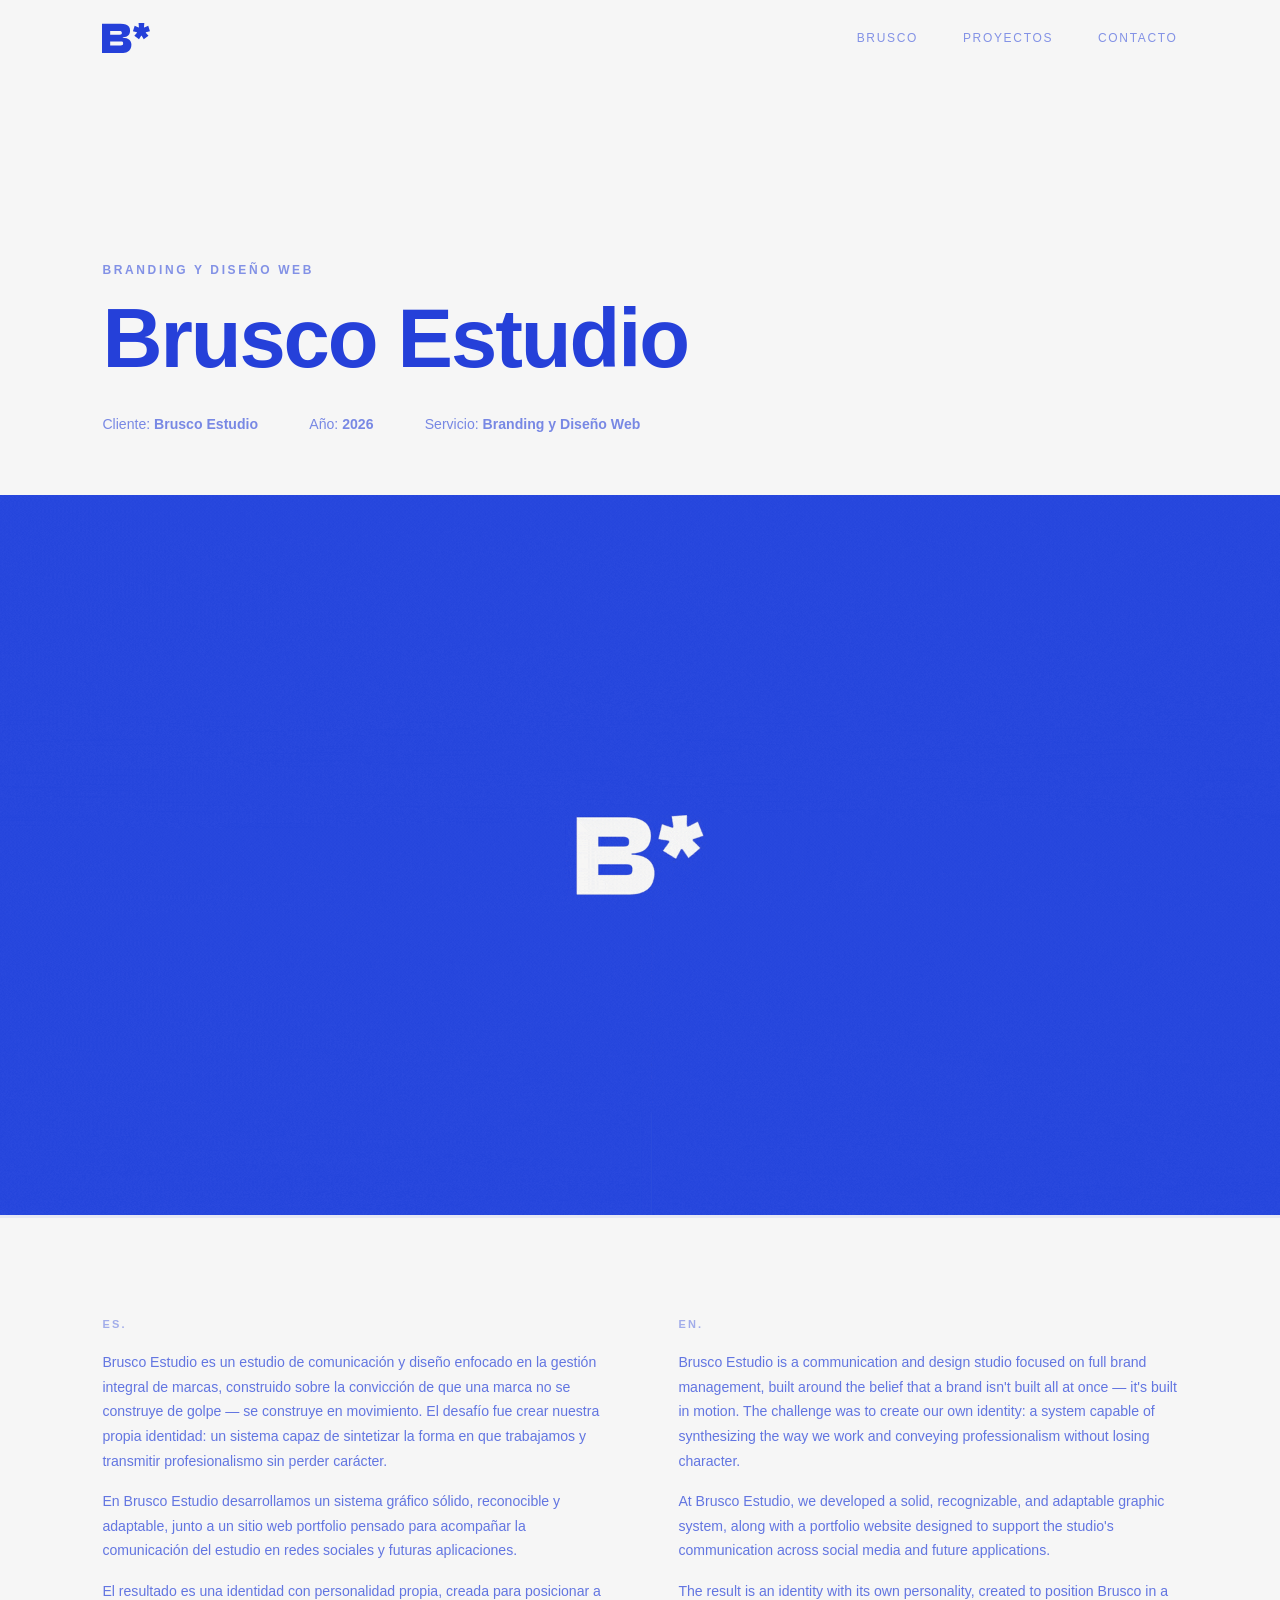
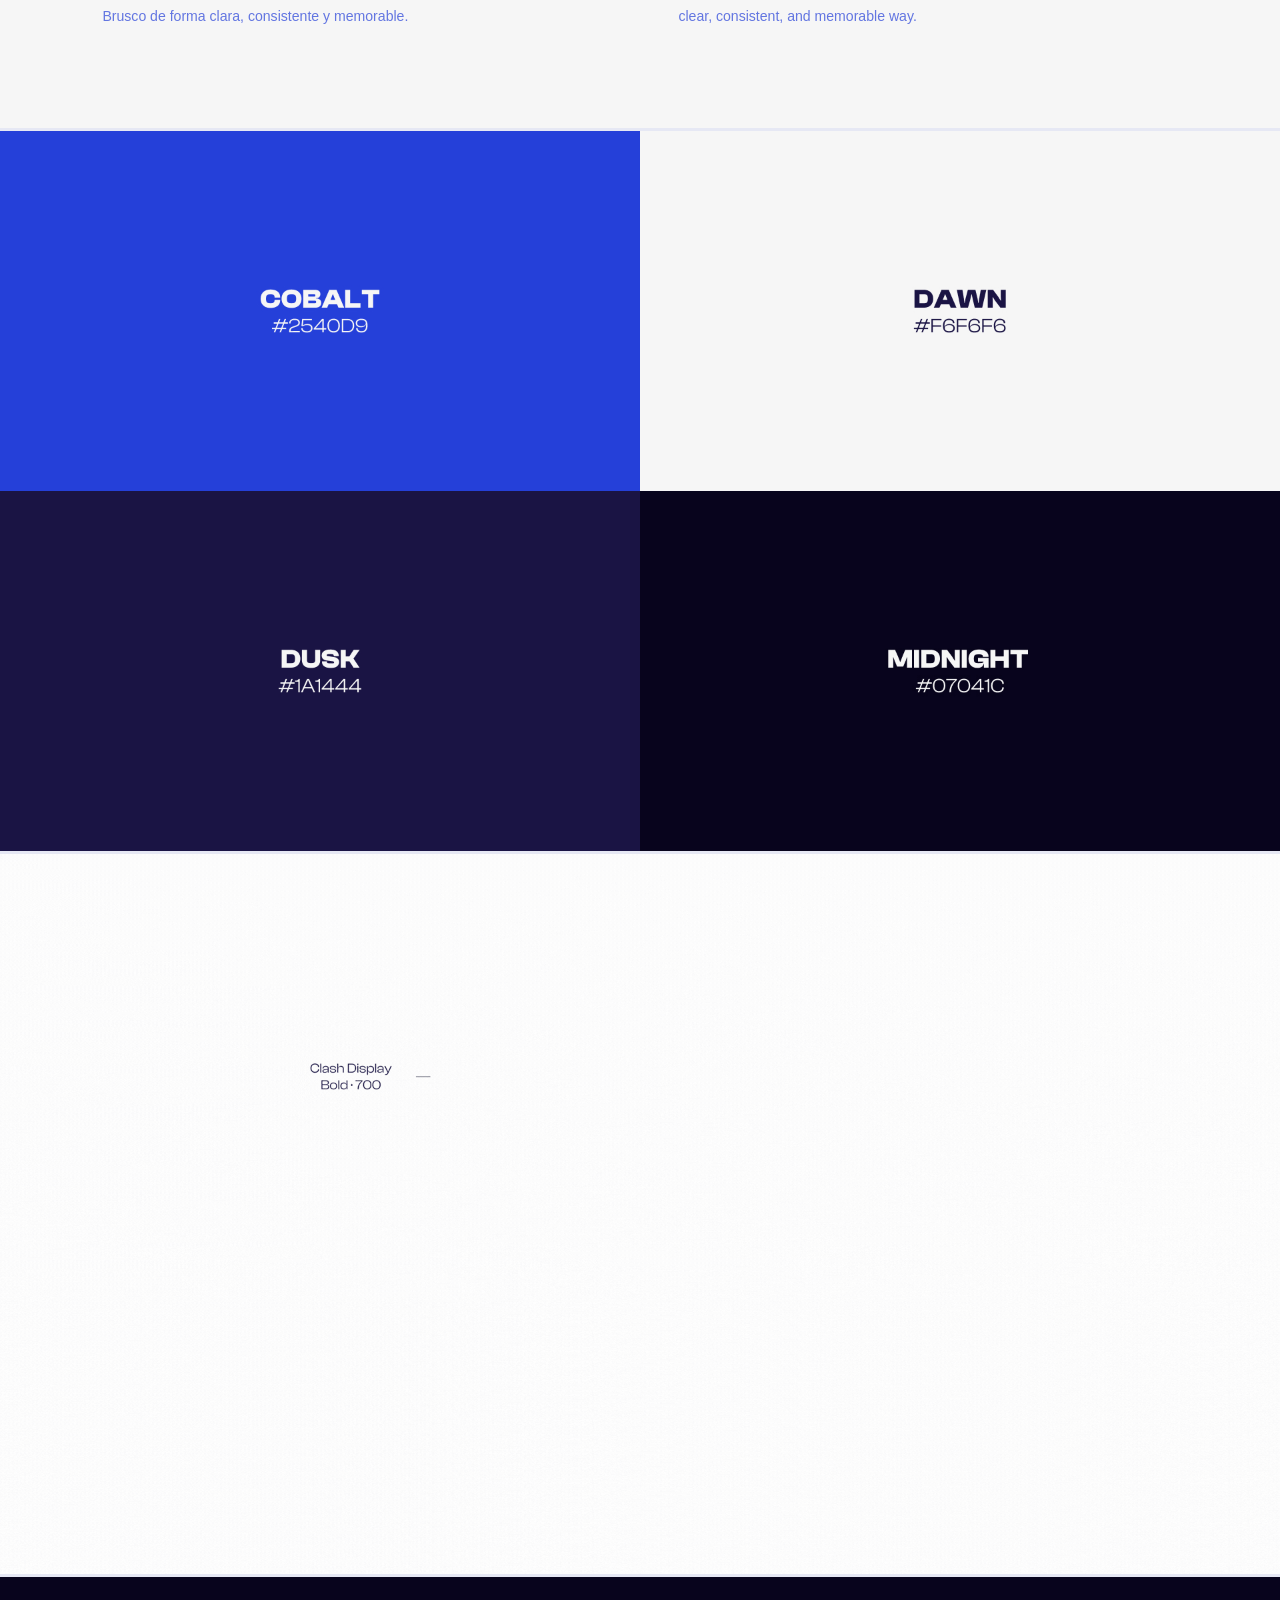
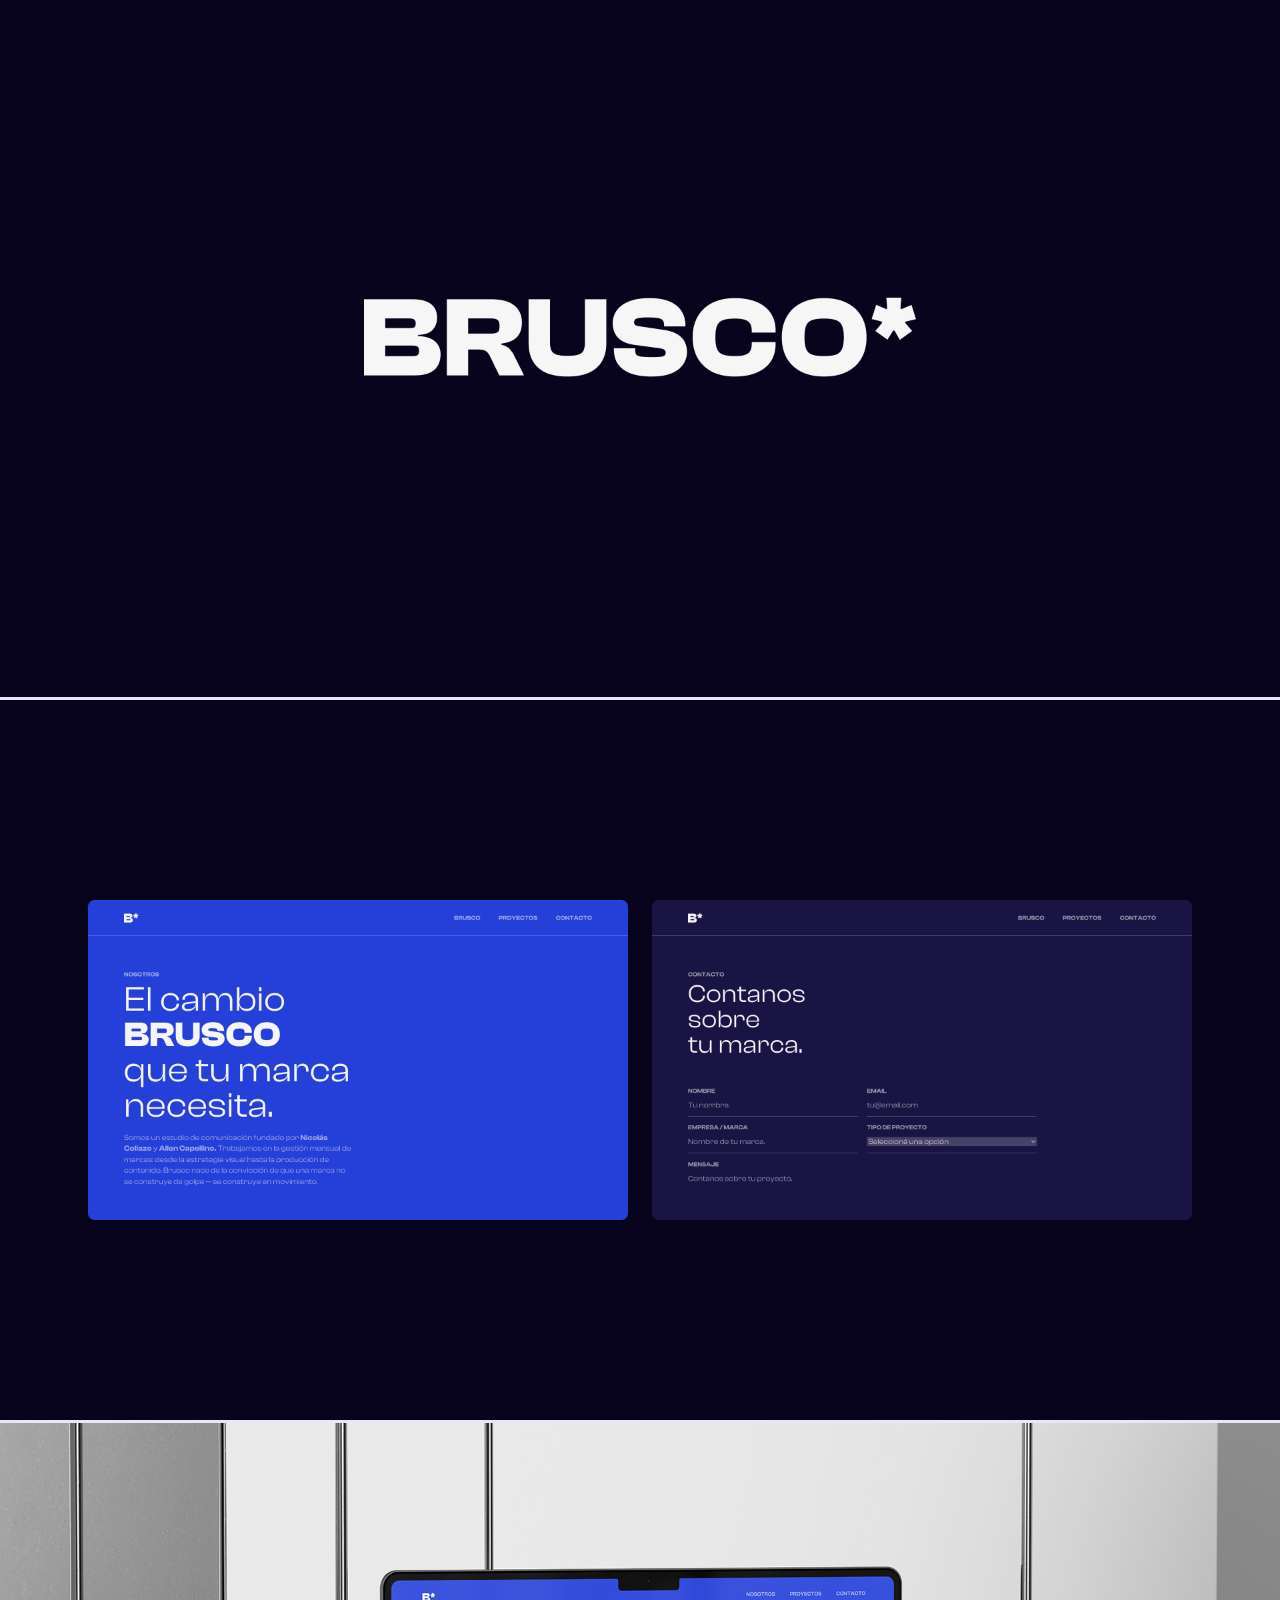
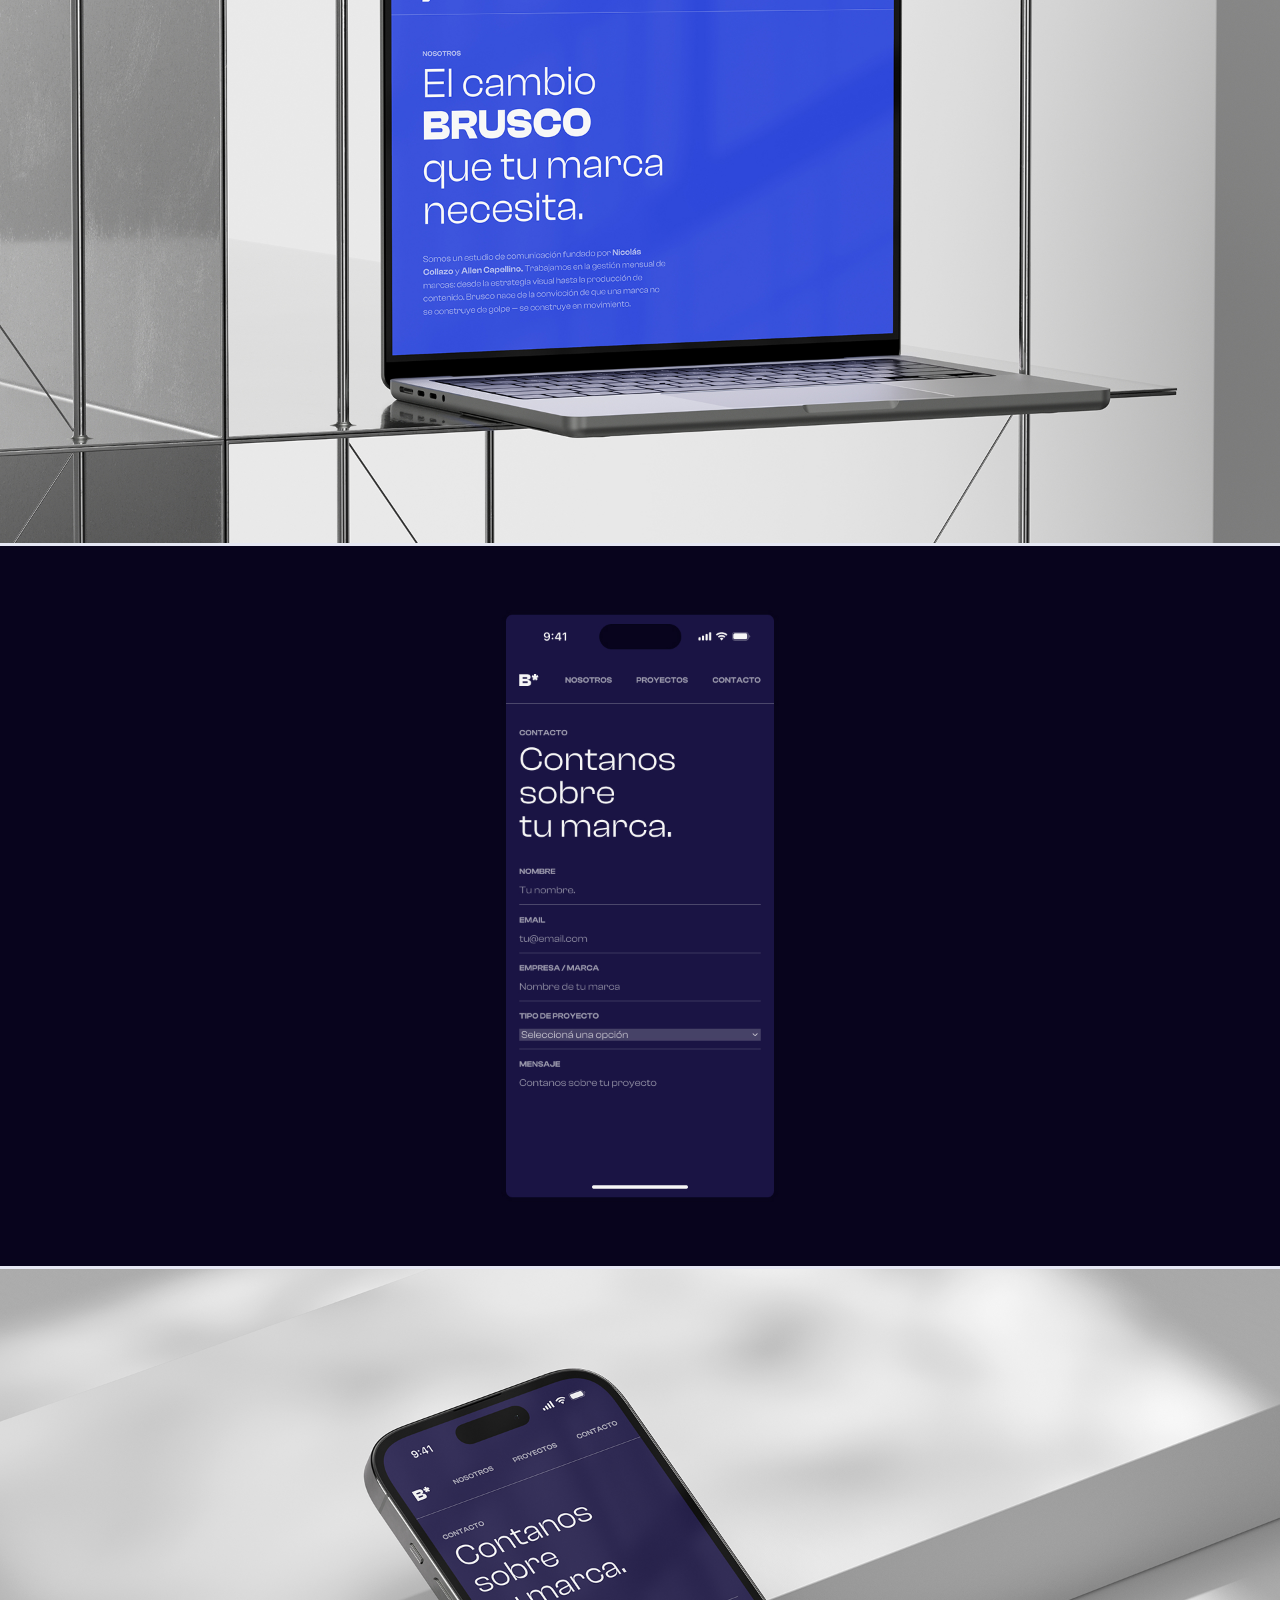
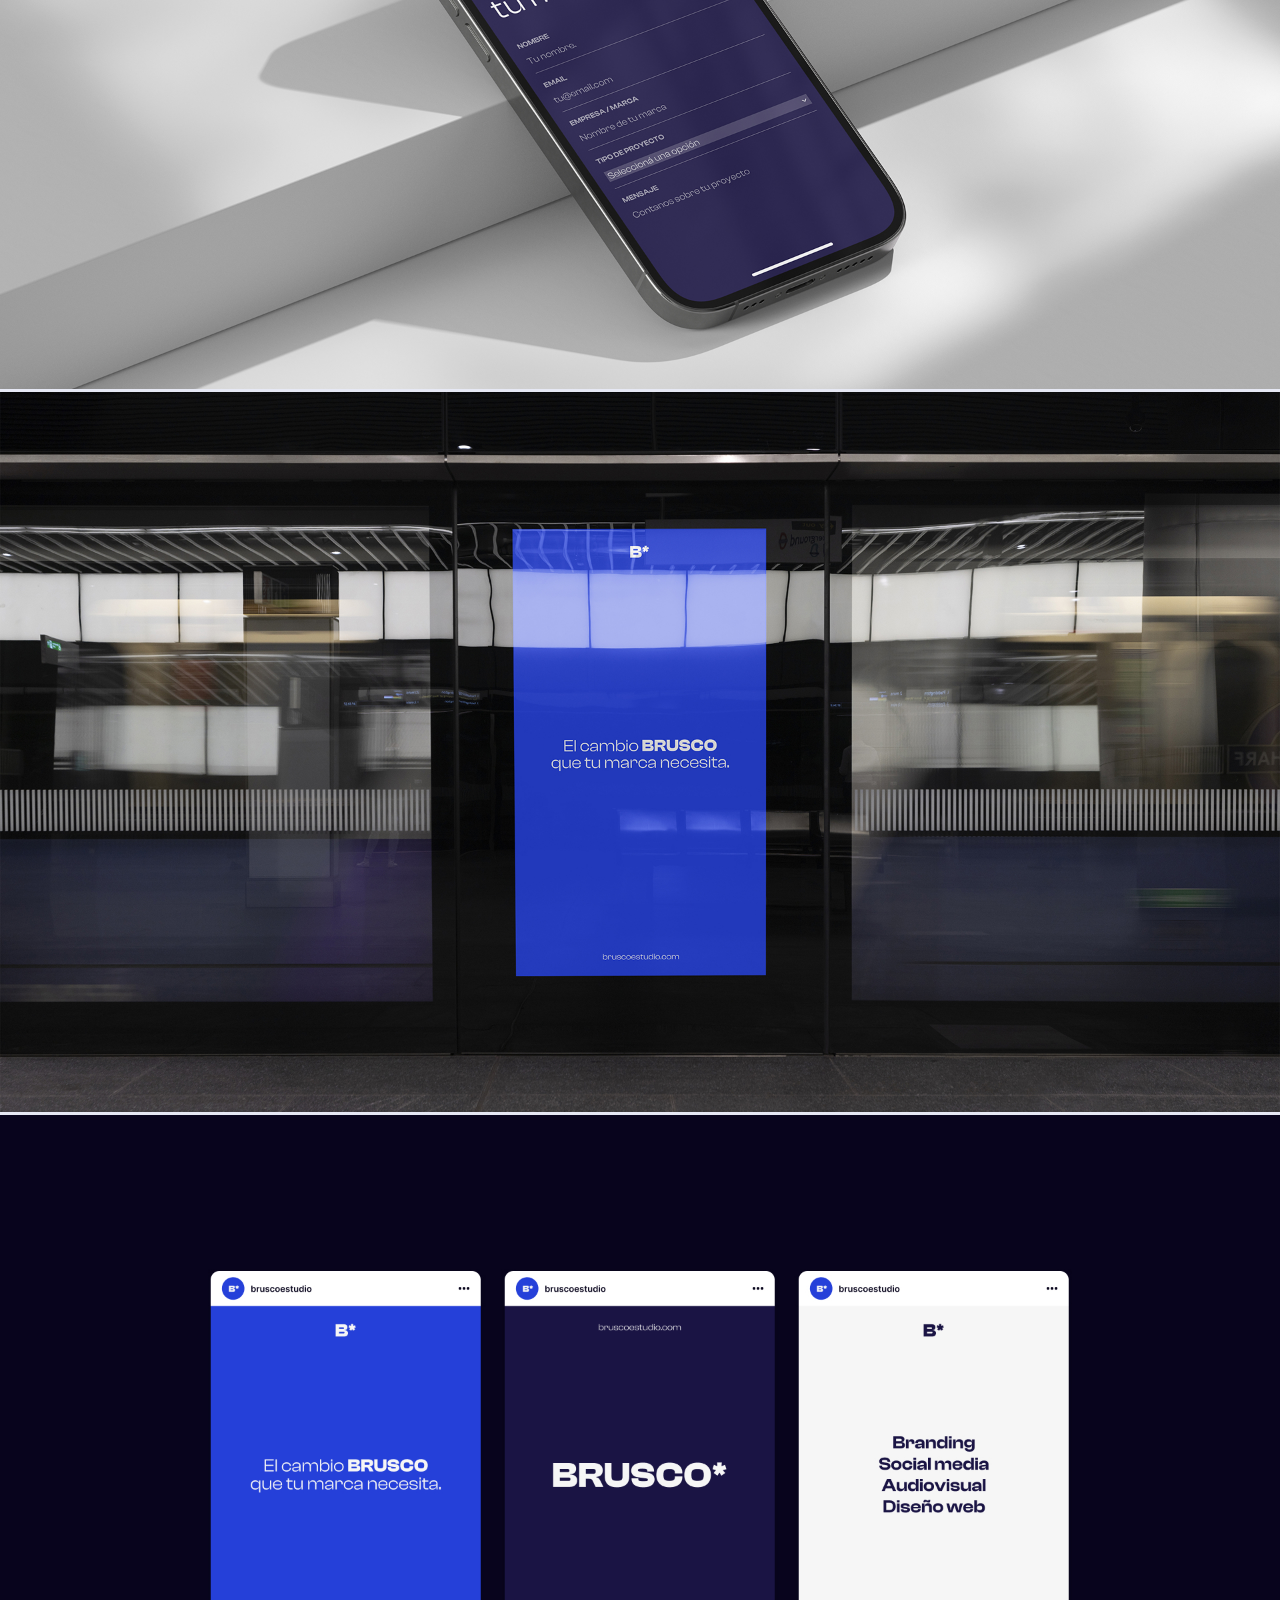
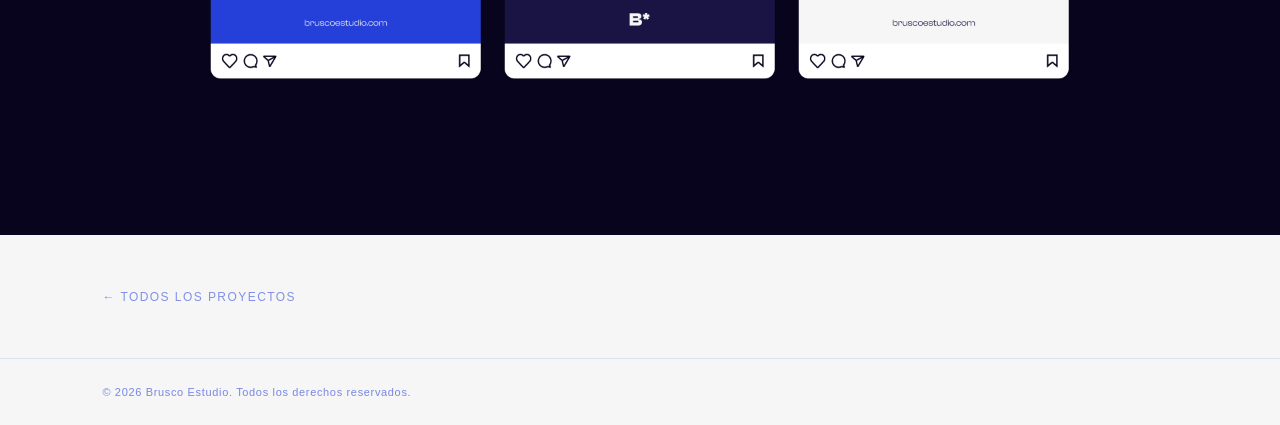
==== commit 59ffa0df: "Agrega galeria Brusco Estudio, nuevas portadas y logo" ====
--- a/proyecto-brusco-estudio.html
+++ b/proyecto-brusco-estudio.html
@@ -54,7 +54,7 @@
         <div class="proyecto-hero__inner">
 
             <!-- Categoría: tipo de trabajo -->
-            <span class="proyecto-hero__cat">Identidad Visual</span>
+            <span class="proyecto-hero__cat">Branding y Diseño Web</span>
 
             <!-- Título del proyecto -->
             <h1 class="proyecto-hero__titulo">Brusco Estudio</h1>
@@ -63,7 +63,7 @@
             <div class="proyecto-hero__meta">
                 <span>Cliente: <strong>Brusco Estudio</strong></span>
                 <span>Año: <strong>2026</strong></span>
-                <span>Servicio: <strong>Branding completo</strong></span>
+                <span>Servicio: <strong>Branding y Diseño Web</strong></span>
             </div>
 
         </div>
@@ -118,31 +118,39 @@
         </div>
 
         <div class="galeria__full">
-            <img src="assets/plaza/plaza-mayor2.png" alt="Plaza Mayor — Identidad Visual">
+            <img src="assets/brusco/brusco2.jpg" alt="Plaza Mayor — Identidad Visual">
         </div>
 
         <div class="galeria__full">
-            <img src="assets/plaza/plaza-mayor3.png" alt="Plaza Mayor — Identidad Visual">
+            <img src="assets/brusco/brusco3.gif" alt="Plaza Mayor — Identidad Visual">
         </div>
 
         <div class="galeria__full">
-            <img src="assets/plaza/plaza-mayor4.jpg" alt="Plaza Mayor — Identidad Visual">
+            <img src="assets/brusco/brusco4.jpg" alt="Plaza Mayor — Identidad Visual">
         </div>
 
         <div class="galeria__full">
-            <img src="assets/plaza/plaza-mayor5.png" alt="Plaza Mayor — Identidad Visual">
+            <img src="assets/brusco/brusco5.jpg" alt="Plaza Mayor — Identidad Visual">
         </div>
 
         <div class="galeria__full">
-            <img src="assets/plaza/plaza-mayor6.png" alt="Plaza Mayor — Identidad Visual">
+            <img src="assets/brusco/brusco6.jpg" alt="Plaza Mayor — Identidad Visual">
         </div>
 
         <div class="galeria__full">
-            <img src="assets/plaza/plaza-mayor7.png" alt="Plaza Mayor — Identidad Visual">
+            <img src="assets/brusco/brusco7.jpg" alt="Plaza Mayor — Identidad Visual">
         </div>
 
         <div class="galeria__full">
-            <img src="assets/plaza/plaza-mayor8.png" alt="Plaza Mayor — Identidad Visual">
+            <img src="assets/brusco/brusco8.jpg" alt="Plaza Mayor — Identidad Visual">
+        </div>
+
+        <div class="galeria__full">
+            <img src="assets/brusco/brusco9.jpg" alt="Plaza Mayor — Identidad Visual">
+        </div>
+
+        <div class="galeria__full">
+            <img src="assets/brusco/brusco10.jpg" alt="Plaza Mayor — Identidad Visual">
         </div>
 
     </div>
